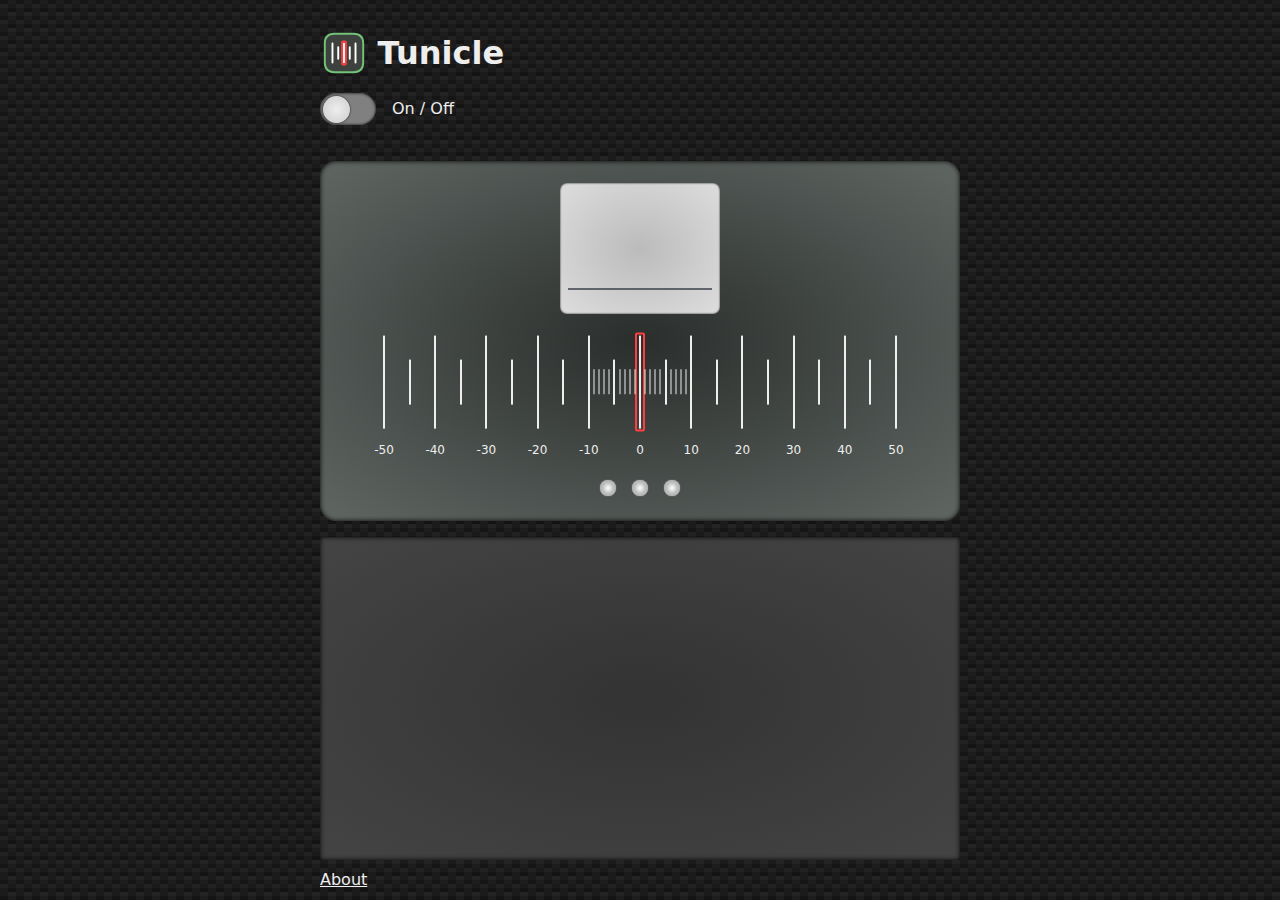
==== index.html @ fc1361e2 "Show error details & various bugfix etc" ====
<!DOCTYPE html>
<html lang="en-GB">
  <head>
    <meta charset="UTF-8" />
    <meta name="viewport" content="width=device-width, initial-scale=1" />
    <meta
      name="Description"
      content="A chromatic tuner for musical instruments."
    />
    <meta name="theme-color" content="#131313" />
    <title>Tuner</title>
    <link rel="manifest" href="manifest.json" />
    <link rel="icon" href="assets/logo.svg" type="image/svg+xml" />
    <link rel="apple-touch-icon" href="assets/logo-512.png" />
    <link
      rel="stylesheet"
      type="text/css"
      media="screen"
      href="styles/reset.css"
    />
    <link
      rel="stylesheet"
      type="text/css"
      media="screen"
      href="styles/main.css"
    />
    <link
      rel="stylesheet"
      type="text/css"
      media="screen"
      href="styles/tuner.css"
    />
    <script src="main.mjs" type="module"></script>
  </head>
  <body>
    <main id="#tuner">
      <header class="header">
        <h1>
          <img
            class="logo"
            src="assets/logo.svg"
            alt="Tunicle logo"
            width="128"
            height="128"
          /><span>Tunicle</span>
        </h1>
        <form>
          <input type="checkbox" id="go" />
          <label id="go-label" for="go">On / Off</label>
        </form>
      </header>
      <div class="tuner-visualisation">
        <div id="note">
          <div>
            <span class="note">&nbsp;</span><sup class="octave">&nbsp;</sup>
          </div>
          <div id="error">
            <span class="sign">&nbsp;</span><span class="value">&nbsp;</span
            ><span class="unit">&nbsp;</span>
          </div>
        </div>
        <div id="tuner-scale">
          <div id="tuner-dial"></div>
          <span class="pip label" style="--tuner-pip: -50"></span>
          <span class="pip" style="--tuner-pip: -45"></span>
          <span class="pip label" style="--tuner-pip: -40"></span>
          <span class="pip" style="--tuner-pip: -35"></span>
          <span class="pip label" style="--tuner-pip: -30"></span>
          <span class="pip" style="--tuner-pip: -25"></span>
          <span class="pip label" style="--tuner-pip: -20"></span>
          <span class="pip" style="--tuner-pip: -15"></span>
          <span class="pip label" style="--tuner-pip: -10"></span>
          <span class="pip fine" style="--tuner-pip: -9"></span>
          <span class="pip fine" style="--tuner-pip: -8"></span>
          <span class="pip fine" style="--tuner-pip: -7"></span>
          <span class="pip fine" style="--tuner-pip: -6"></span>
          <span class="pip" style="--tuner-pip: -5"></span>
          <span class="pip fine" style="--tuner-pip: -4"></span>
          <span class="pip fine" style="--tuner-pip: -3"></span>
          <span class="pip fine" style="--tuner-pip: -2"></span>
          <span class="pip fine" style="--tuner-pip: -1"></span>
          <span class="pip label" style="--tuner-pip: 0"></span>
          <span class="pip fine" style="--tuner-pip: 1"></span>
          <span class="pip fine" style="--tuner-pip: 2"></span>
          <span class="pip fine" style="--tuner-pip: 3"></span>
          <span class="pip fine" style="--tuner-pip: 4"></span>
          <span class="pip" style="--tuner-pip: 5"></span>
          <span class="pip fine" style="--tuner-pip: 6"></span>
          <span class="pip fine" style="--tuner-pip: 7"></span>
          <span class="pip fine" style="--tuner-pip: 8"></span>
          <span class="pip fine" style="--tuner-pip: 9"></span>
          <span class="pip label" style="--tuner-pip: 10"></span>
          <span class="pip" style="--tuner-pip: 15"></span>
          <span class="pip label" style="--tuner-pip: 20"></span>
          <span class="pip" style="--tuner-pip: 25"></span>
          <span class="pip label" style="--tuner-pip: 30"></span>
          <span class="pip" style="--tuner-pip: 35"></span>
          <span class="pip label" style="--tuner-pip: 40"></span>
          <span class="pip" style="--tuner-pip: 45"></span>
          <span class="pip label" style="--tuner-pip: 50"></span>
        </div>
        <div id="lights">
          <div class="light flat"></div>
          <div class="light in-tune"></div>
          <div class="light sharp"></div>
        </div>
      </div>
      <div class="graph">
        <canvas width="1024" height="400" id="frequencies"></canvas>
      </div>
      <footer>
        <a href="./about.html">About</a>
      </footer>
    </main>
  </body>
</html>
---- styles/main.css ----
body {
  font-family: system-ui, -apple-system, BlinkMacSystemFont, 'Segoe UI', Roboto, Oxygen, Ubuntu, Cantarell, 'Open Sans', 'Helvetica Neue', sans-serif;
  color: #eee;
  display: flex;
  flex-direction: column;
  align-items: center;
  overflow-x: hidden;
  padding: 0 1em;
  max-width: 100vw;
  background:
    linear-gradient(27deg, #151515 4px, transparent 4px) 0 4px,
    linear-gradient(207deg, #151515 4px, transparent 4px) 8px 0px,
    linear-gradient(27deg, #222 4px, transparent 4px) 0px 8px,
    linear-gradient(207deg, #222 4px, transparent 4px) 8px 4px,
    linear-gradient(90deg, #1b1b1b 8px, transparent 8px),
    linear-gradient(#1d1d1d 25%, #1a1a1a 25%, #1a1a1a 50%, transparent 50%, transparent 75%, #242424 75%, #242424);
  background-color: #131313;
  background-size: 16px 16px;
}

a {
  color: #eee;
}

main {
  max-width: 40em;
  width: 100%;
  height: 100vh;
  display: flex;
  flex-direction: column;
}

footer {
  bottom: 0;
  padding-bottom: 0.5em;
  flex: 0;
}

.logo {
  height: 100%;
  width: 1.5em;
  margin-right: 0.3em;
}

h1 {
  display: flex;
  align-items: center;
}

.header {
  max-height: 20vh;
  min-height: 3.5em;
  flex: 1;
  display: flex;
  flex-wrap: wrap;
  justify-content: center;
  flex-direction: column;
  gap: 1em;
}
---- styles/tuner.css ----
.graph {
  flex: 2;
  max-height: 40vh;
  margin-top: 1em;
  margin-bottom: 0.5em;
  width: 100%;
  border-radius: 1em;
  position: relative;
}

.graph::before {
  content: "";
  z-index: -1;
  position: absolute;
  width: 100%;
  height: 100%;
  background-color: #333;
  background: radial-gradient(#333, #444);
  box-shadow: 0px 0px 5px #000 inset;
}

.hidden {
  opacity: 0;
}

canvas#frequencies {
  transition: opacity 0.5s;
  width: 100%;
  height: 100%;
  padding: 5px;
}

.tuner-visualisation {
  position: relative;
  background-color: #3d423f;
  background: radial-gradient(#2a2e2c, #606763);
  box-shadow: 0px 0px 5px #000 inset;
  display: flex;
  max-height: 40vh;
  flex: 2;
  border-radius: 1em;
  flex-direction: column;
  align-items: center;
  justify-content: space-evenly;
  min-height: max(40vh, 10em);
  padding: 0.3em 0 0.3em 0;
}

#note {
  flex: 0;
  font-size: 1.5em;
  font-size: max(calc((40vh - 8em) * 0.3), 1.5em);
  width: 2.3em;
  text-align: center;
  border-radius: 0.1em;
  background-color: #ddd;
  background: radial-gradient(#bbb, #ddd);
  box-shadow: 0 0 2px black inset;
  color: #272e38;
}

#note .note {
  text-align: center;
}

#note .octave {
  padding-left: 0.1em;
  font-size: 0.6em;
}

#error {
  display: flex;
  font-size: min(0.5em, 1rem);
  width: 90%;
  text-align: center;
  border-top: 2px solid #272e38aa;
  margin: 0 auto;
}

#error .value {
  flex: 0.5;
}

#error .sign {
  flex: 1;
  text-align: right;
}

#error .unit {
  flex: 1;
  text-align: left;
}

#tuner-message .error {
  visibility: hidden;
}

#tuner-scale {
  position: relative;
  max-height: 8em;
  min-height: 3em;
  width: 80%;
  flex: 1;
}

#tuner-scale .label::before {
  counter-reset: cents var(--tuner-pip);
  content: counter(cents);
  position: absolute;
  z-index: 1;
  bottom: 0;
  font-size: 0.75em;
  transform: translate(-50%, 0);
  left: calc(50% + (var(--tuner-pip) * 1%));
}

#tuner-scale .pip::after {
  content: "";
  display: block;
  position: absolute;
  border-left: 2px solid #eee;
  z-index: 1;
  top: 40%;
  transform: translate(-50%, -50%);
  left: calc(50% + (var(--tuner-pip) * 1%));
  height: 35%;
}

#tuner-scale .pip.label::after {
  height: calc(100% - 2 * 1.1em);
}

#tuner-scale .pip.fine::after {
  height: 20%;
  border-width: 1px;
}

#tuner-dial {
  height: 100%;
  width: 100%;
  position: absolute;
  --tuner-error: 0;
}

#tuner-dial::after {
  content: "";
  width: 10px;
  left: calc(50% + (var(--tuner-error) * 100%));
  top: 40%;
  height: calc(100% - 2 * 1em + 3px);
  border: 2px solid #fd3e3e;
  border-radius: 2px;
  position: absolute;
  transform-origin: bottom;
  transform: translate(-50%, -50%);
  transition: 0.3s ease-in-out;
  z-index: 1;
}

#lights {
  display: flex;
  gap: 1em;
  align-items: center;
  min-height: 1.5em;
}

#lights .light {
  width: 1em;
  height: 1em;
  border-radius: 0.5em;
  box-shadow: 0 0 3px #fff9 inset, 0 0 1px #fffd;
  background-color: #ccc7;
  background: radial-gradient(#fff, #777);
}

#lights .light {
  --light-colour: #fdb73e;
}

#lights .light.in-tune {
  --light-colour: #73c378;
}

#lights .light::after {
  content: "";
  opacity: 0;
  width: 1em;
  height: 1em;
  border-radius: 0.5em;
  transition: opacity 0.5s linear;
  box-shadow:
    0 0 1px var(--light-colour) inset,
    0 0 2px var(--light-colour),
    0 0 5px var(--light-colour),
    0 0 6px var(--light-colour),
    0 0 7px var(--light-colour),
    0 0 8px var(--light-colour);
  background-color: var(--light-colour);
  position: absolute;
}

#lights .light.on::after {
  opacity: 0.8;
}

form {
  --checkbox-width: 3.5em;
  --checkbox-height: 2em;
  --checkbox-switch-spacing: 5px;
}

input[type=checkbox] {
  height: var(--checkbox-height);
  width: var(--checkbox-width);
  display: block;
  position: absolute;
}

label {
  display: inline-flex;
  position: relative;
  align-items: center;
  justify-content: center;
  cursor: pointer;
  height: var(--checkbox-height);
}

label:before {
  content: '';
  pointer-events: none;
  cursor: pointer;
  position: relative;
  width: var(--checkbox-width);
  height: var(--checkbox-height);
  background: grey;
  box-shadow: 0px 0px 3px #000 inset;
  display: inline-block;
  margin-right: 1em;
  border-radius: calc(var(--checkbox-height) / 2);
}

label:after {
  content: '';
  pointer-events: none;
  cursor: pointer;
  position: absolute;
  left: calc(var(--checkbox-switch-spacing) / 2);
  width: calc(var(--checkbox-height) - var(--checkbox-switch-spacing));
  height: calc(var(--checkbox-height) - var(--checkbox-switch-spacing));
  background: #eee;
  background: radial-gradient(#eee, #ccc);
  box-shadow: 0px 0px 2px #000;
  border-radius: calc(var(--checkbox-height) / 2);
  transition: left 0.3s;
}

input:checked+label:before {
  background: #73c378
}

input:checked+label:after {
  left: calc(var(--checkbox-switch-spacing) / 2 + var(--checkbox-width) - var(--checkbox-height));
}
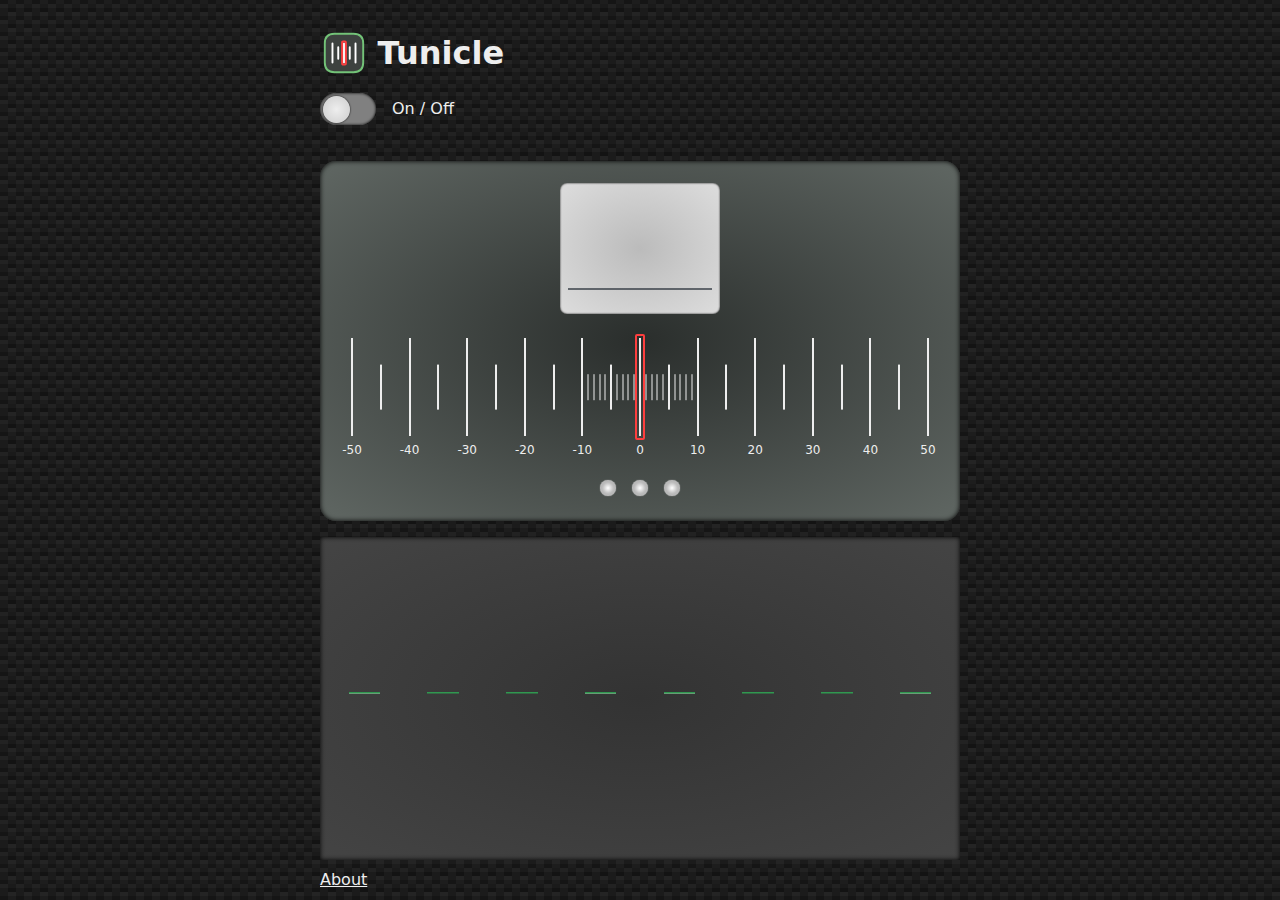
==== commit 65ef4e0b: "Show harmonics and frequency analysis" ====
--- a/index.html
+++ b/index.html
@@ -106,7 +106,17 @@
         </div>
       </div>
       <div class="graph">
-        <canvas width="1024" height="400" id="frequencies"></canvas>
+        <div id="harmonics">
+          <div id="harmonic-0"></div>
+          <div id="harmonic-1"></div>
+          <div id="harmonic-2"></div>
+          <div id="harmonic-3"></div>
+          <div id="harmonic-4"></div>
+          <div id="harmonic-5"></div>
+          <div id="harmonic-6"></div>
+          <div id="harmonic-7"></div>
+        </div>
+        <canvas width="1024" height="200" id="frequencies"></canvas>
       </div>
       <footer>
         <a href="./about.html">About</a>
--- a/styles/tuner.css
+++ b/styles/tuner.css
@@ -6,6 +6,8 @@
   width: 100%;
   border-radius: 1em;
   position: relative;
+  display: flex;
+  flex-direction: column;
 }
 
 .graph::before {
@@ -23,11 +25,33 @@
   opacity: 0;
 }
 
+#harmonics {
+  flex: 1;
+  display: flex;
+  flex-direction: row;
+  justify-content: space-around;
+  align-items: flex-end;
+  padding: 5px;
+  --intensity: 1;
+}
+
+#harmonics div {
+  width: 5%;
+  background: linear-gradient(to top, #2f984fff, #f7fcf588);
+  background-size: 100% calc(10000 / max(var(--intensity), 1) * 1%);
+  background-position-y: bottom;
+  background-repeat: repeat-x;
+  transition: height 0.2s linear;
+  height: max(1%, var(--intensity) * 1%);
+  position: relative;
+}
+
 canvas#frequencies {
   transition: opacity 0.5s;
   width: 100%;
   height: 100%;
   padding: 5px;
+  flex: 1;
 }
 
 .tuner-visualisation {
@@ -99,8 +123,9 @@
   position: relative;
   max-height: 8em;
   min-height: 3em;
-  width: 80%;
-  flex: 1;
+  width: 90%;
+  flex: 1;
+  --scale-font-size: 0.75;
 }
 
 #tuner-scale .label::before {
@@ -109,7 +134,7 @@
   position: absolute;
   z-index: 1;
   bottom: 0;
-  font-size: 0.75em;
+  font-size: calc(var(--scale-font-size) * 1em);
   transform: translate(-50%, 0);
   left: calc(50% + (var(--tuner-pip) * 1%));
 }
@@ -120,14 +145,14 @@
   position: absolute;
   border-left: 2px solid #eee;
   z-index: 1;
-  top: 40%;
+  top: calc(50% - 0.6 * var(--scale-font-size) * 1em);
   transform: translate(-50%, -50%);
   left: calc(50% + (var(--tuner-pip) * 1%));
   height: 35%;
 }
 
 #tuner-scale .pip.label::after {
-  height: calc(100% - 2 * 1.1em);
+  height: calc(100% - 2.5 * var(--scale-font-size) * 1em);
 }
 
 #tuner-scale .pip.fine::after {
@@ -146,8 +171,8 @@
   content: "";
   width: 10px;
   left: calc(50% + (var(--tuner-error) * 100%));
-  top: 40%;
-  height: calc(100% - 2 * 1em + 3px);
+  top: calc(50% - 0.6 * var(--scale-font-size) * 1em);
+  height: calc(100% - 2.5 * var(--scale-font-size) * 1em + 8px);
   border: 2px solid #fd3e3e;
   border-radius: 2px;
   position: absolute;
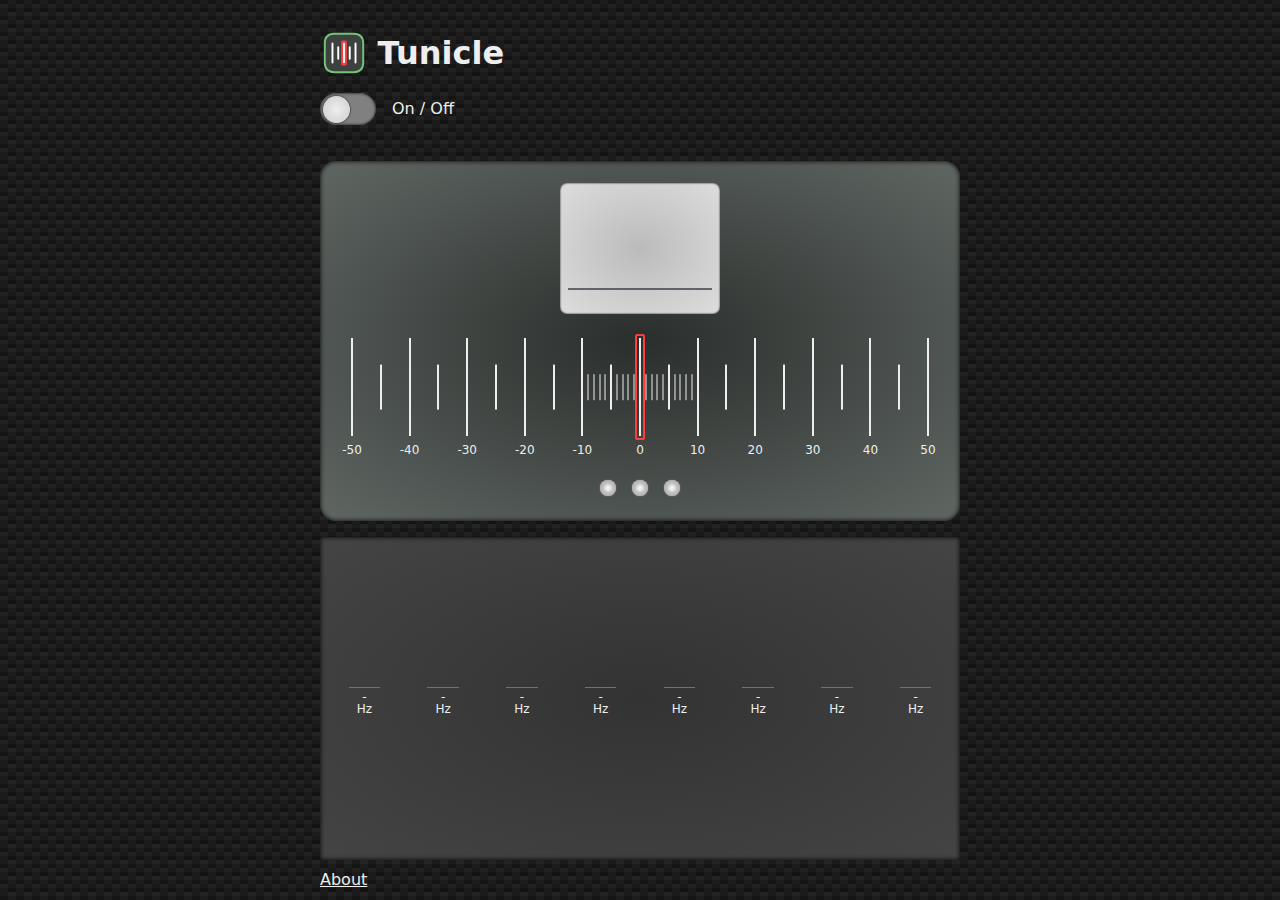
==== commit 04f877d4: "Show harmonic frequencies" ====
--- a/index.html
+++ b/index.html
@@ -107,14 +107,14 @@
       </div>
       <div class="graph">
         <div id="harmonics">
-          <div id="harmonic-0"></div>
-          <div id="harmonic-1"></div>
-          <div id="harmonic-2"></div>
-          <div id="harmonic-3"></div>
-          <div id="harmonic-4"></div>
-          <div id="harmonic-5"></div>
-          <div id="harmonic-6"></div>
-          <div id="harmonic-7"></div>
+          <div id="harmonic-0" data-frequency="-"></div>
+          <div id="harmonic-1" data-frequency="-"></div>
+          <div id="harmonic-2" data-frequency="-"></div>
+          <div id="harmonic-3" data-frequency="-"></div>
+          <div id="harmonic-4" data-frequency="-"></div>
+          <div id="harmonic-5" data-frequency="-"></div>
+          <div id="harmonic-6" data-frequency="-"></div>
+          <div id="harmonic-7" data-frequency="-"></div>
         </div>
         <canvas width="1024" height="200" id="frequencies"></canvas>
       </div>
--- a/styles/tuner.css
+++ b/styles/tuner.css
@@ -32,6 +32,7 @@
   justify-content: space-around;
   align-items: flex-end;
   padding: 5px;
+  padding-bottom: 1em;
   --intensity: 1;
 }
 
@@ -41,9 +42,29 @@
   background-size: 100% calc(10000 / max(var(--intensity), 1) * 1%);
   background-position-y: bottom;
   background-repeat: repeat-x;
-  transition: height 0.2s linear;
+  transition: height 0.1s linear;
   height: max(1%, var(--intensity) * 1%);
   position: relative;
+}
+
+#harmonics div::before {
+  content: attr(data-frequency);
+  text-align: center;
+  position: absolute;
+  bottom: 0;
+  left: 50%;
+  transform: translate(-50%, 100%);
+  font-size: 0.75em;
+}
+
+#harmonics div::after {
+  content: "Hz";
+  text-align: center;
+  position: absolute;
+  bottom: 0;
+  left: 50%;
+  transform: translate(-50%, calc(100% + 1em));
+  font-size: 0.75em;
 }
 
 canvas#frequencies {
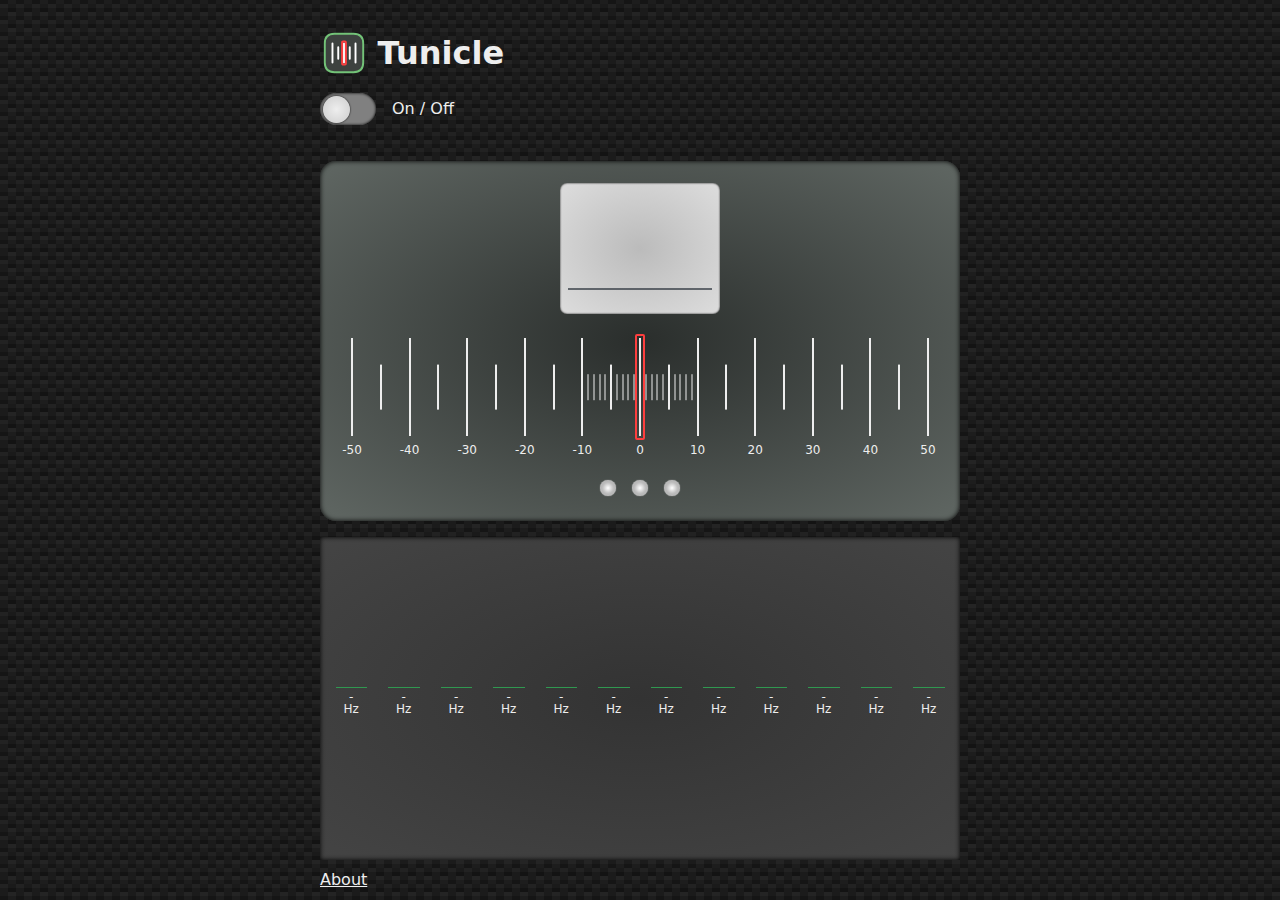
==== commit 48596d17: "More harmonics" ====
--- a/index.html
+++ b/index.html
@@ -115,6 +115,10 @@
           <div id="harmonic-5" data-frequency="-"></div>
           <div id="harmonic-6" data-frequency="-"></div>
           <div id="harmonic-7" data-frequency="-"></div>
+          <div id="harmonic-8" data-frequency="-"></div>
+          <div id="harmonic-9" data-frequency="-"></div>
+          <div id="harmonic-10" data-frequency="-"></div>
+          <div id="harmonic-11" data-frequency="-"></div>
         </div>
         <canvas width="1024" height="200" id="frequencies"></canvas>
       </div>
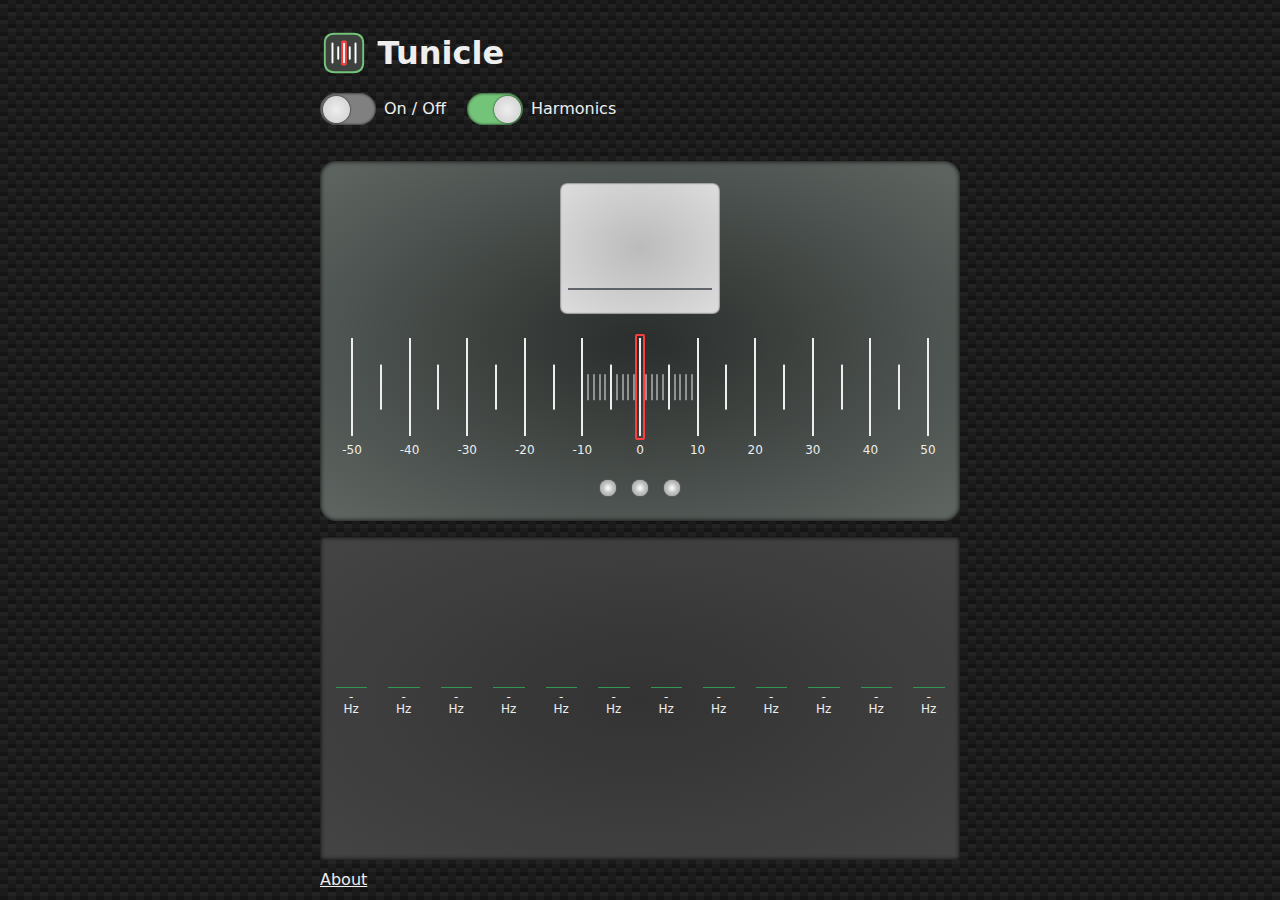
==== commit 56972436: "Add option to hide harmonics" ====
--- a/index.html
+++ b/index.html
@@ -45,8 +45,16 @@
           /><span>Tunicle</span>
         </h1>
         <form>
-          <input type="checkbox" id="go" />
-          <label id="go-label" for="go">On / Off</label>
+          <div class="checkbox-container">
+            <input type="checkbox" id="go" />
+            <label id="go-label" for="go">On / Off</label>
+          </div>
+          <div class="checkbox-container">
+            <input type="checkbox" id="show-harmonics" checked />
+            <label id="show-harmonics-label" for="show-harmonics"
+              >Harmonics</label
+            >
+          </div>
         </form>
       </header>
       <div class="tuner-visualisation">
--- a/styles/main.css
+++ b/styles/main.css
@@ -52,7 +52,7 @@
   min-height: 3.5em;
   flex: 1;
   display: flex;
-  flex-wrap: wrap;
+  /* flex-wrap: wrap; */
   justify-content: center;
   flex-direction: column;
   gap: 1em;
--- a/styles/tuner.css
+++ b/styles/tuner.css
@@ -42,9 +42,15 @@
   background-size: 100% calc(10000 / max(var(--intensity), 1) * 1%);
   background-position-y: bottom;
   background-repeat: repeat-x;
-  transition: height 0.1s linear;
+  /* transition: height 0.1s linear; */
   height: max(1%, var(--intensity) * 1%);
   position: relative;
+}
+
+@media (max-width: 30em) {
+  #harmonics :nth-child(n+9) {
+    display: none;
+  }
 }
 
 #harmonics div::before {
@@ -255,10 +261,15 @@
   --checkbox-switch-spacing: 5px;
 }
 
+.checkbox-container {
+  display: inline-block;
+  margin-right: 1em;
+}
+
 input[type=checkbox] {
   height: var(--checkbox-height);
   width: var(--checkbox-width);
-  display: block;
+  display: inline;
   position: absolute;
 }
 
@@ -281,7 +292,7 @@
   background: grey;
   box-shadow: 0px 0px 3px #000 inset;
   display: inline-block;
-  margin-right: 1em;
+  margin-right: 0.5em;
   border-radius: calc(var(--checkbox-height) / 2);
 }
 
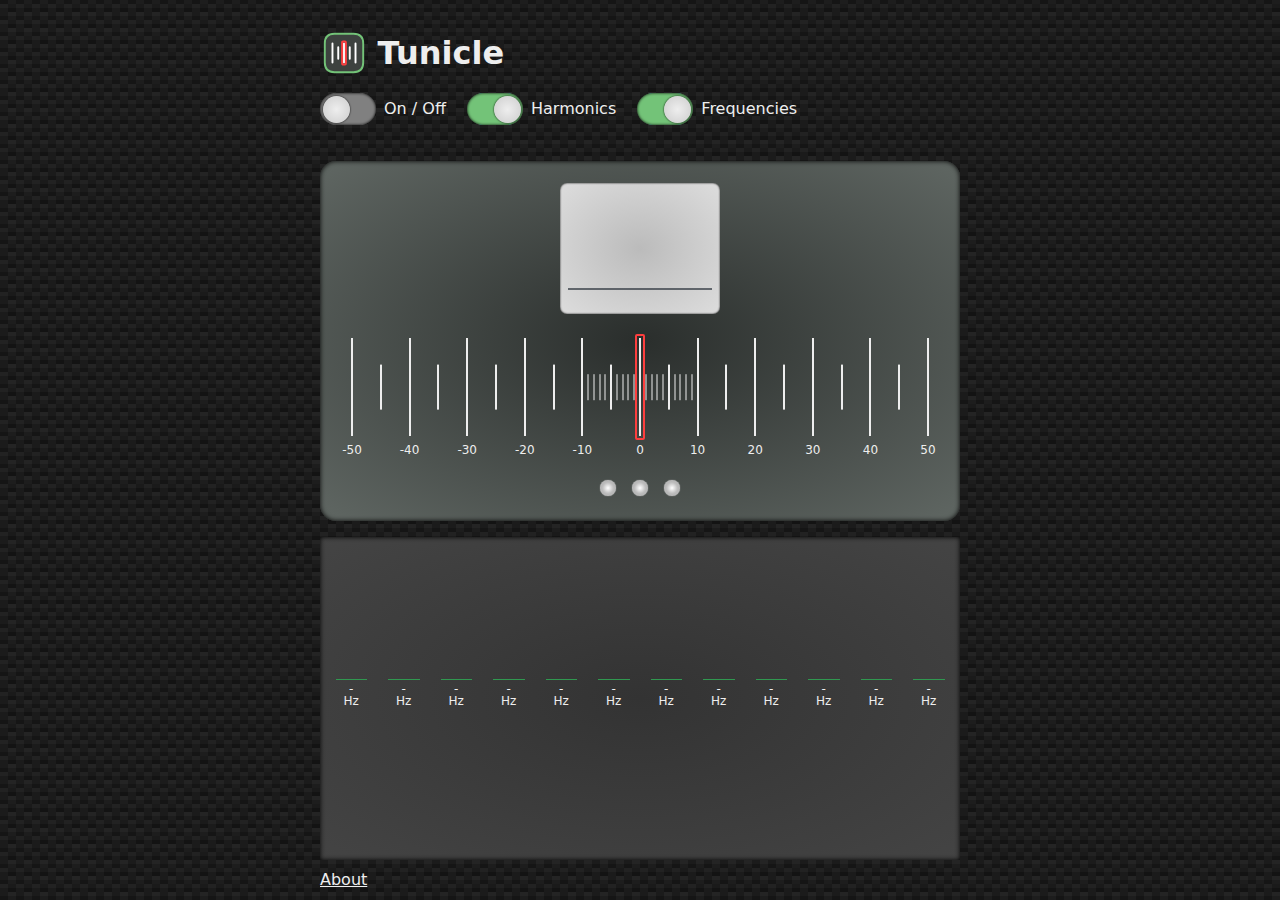
==== commit 401626c9: "Add option to hide frequencies" ====
--- a/index.html
+++ b/index.html
@@ -53,6 +53,12 @@
             <input type="checkbox" id="show-harmonics" checked />
             <label id="show-harmonics-label" for="show-harmonics"
               >Harmonics</label
+            >
+          </div>
+          <div class="checkbox-container">
+            <input type="checkbox" id="show-frequencies" checked />
+            <label id="show-frequencies-label" for="show-frequencies"
+              >Frequencies</label
             >
           </div>
         </form>
--- a/styles/tuner.css
+++ b/styles/tuner.css
@@ -32,7 +32,7 @@
   justify-content: space-around;
   align-items: flex-end;
   padding: 5px;
-  padding-bottom: 1em;
+  padding-bottom: 2em;
   --intensity: 1;
 }
 
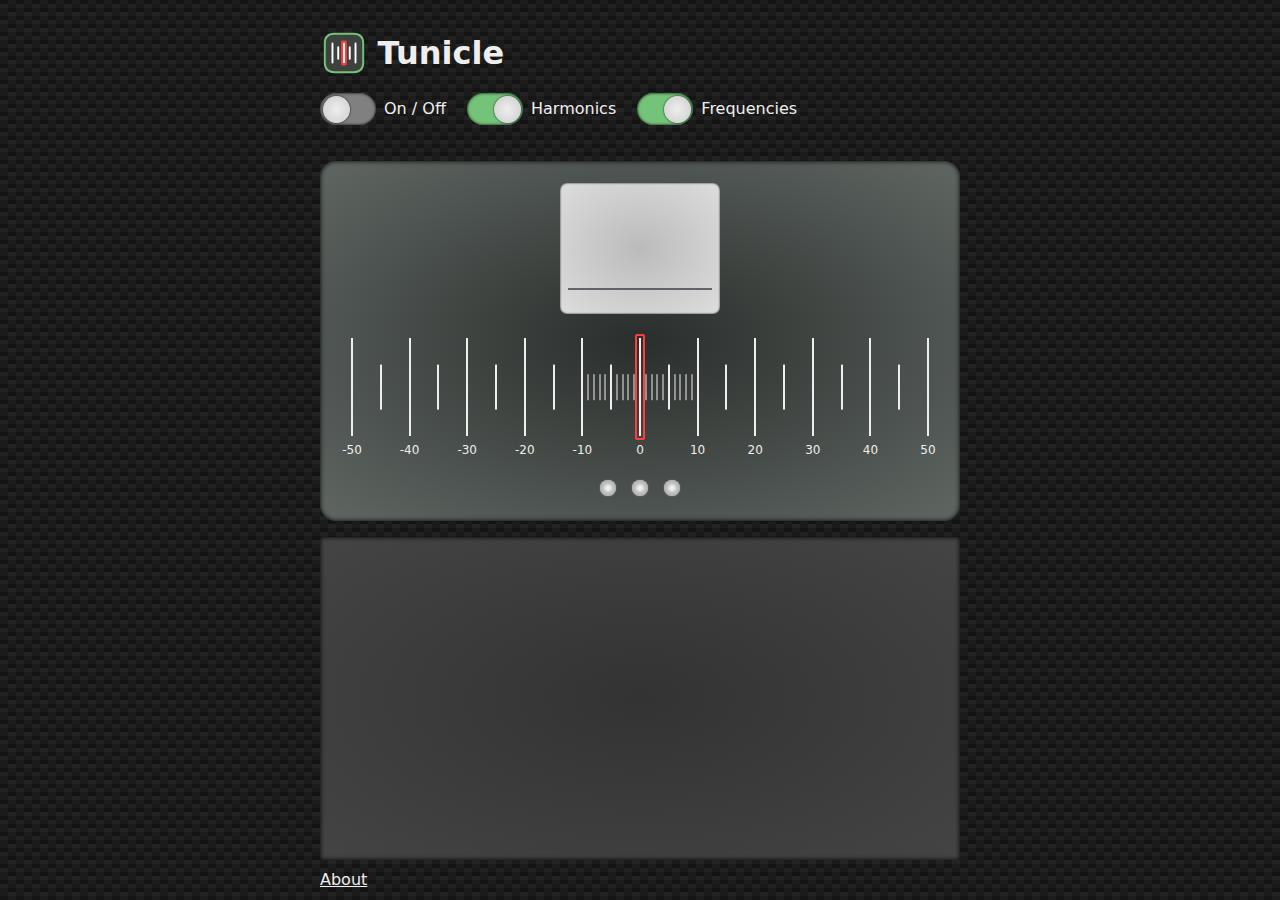
==== commit abcb097f: "Try canvas for harmonics performance" ====
--- a/index.html
+++ b/index.html
@@ -120,8 +120,8 @@
         </div>
       </div>
       <div class="graph">
-        <div id="harmonics">
-          <div id="harmonic-0" data-frequency="-"></div>
+        <canvas id="harmonics" width="1024" height="200">
+          <!-- <div id="harmonic-0" data-frequency="-"></div>
           <div id="harmonic-1" data-frequency="-"></div>
           <div id="harmonic-2" data-frequency="-"></div>
           <div id="harmonic-3" data-frequency="-"></div>
@@ -132,8 +132,8 @@
           <div id="harmonic-8" data-frequency="-"></div>
           <div id="harmonic-9" data-frequency="-"></div>
           <div id="harmonic-10" data-frequency="-"></div>
-          <div id="harmonic-11" data-frequency="-"></div>
-        </div>
+          <div id="harmonic-11" data-frequency="-"></div> -->
+        </canvas>
         <canvas width="1024" height="200" id="frequencies"></canvas>
       </div>
       <footer>
--- a/styles/tuner.css
+++ b/styles/tuner.css
@@ -38,39 +38,38 @@
 
 #harmonics div {
   width: 5%;
-  background: linear-gradient(to top, #2f984fff, #f7fcf588);
-  background-size: 100% calc(10000 / max(var(--intensity), 1) * 1%);
-  background-position-y: bottom;
-  background-repeat: repeat-x;
-  /* transition: height 0.1s linear; */
-  height: max(1%, var(--intensity) * 1%);
+  /* background: linear-gradient(to top, #2f984fff, #f7fcf588); */
+  background-color: #2f984f;
+  /* box-shadow: 0 0 3px #fff9 inset, 0 0 2px #fff; */
+  height: 100%;
   position: relative;
 }
 
 @media (max-width: 30em) {
-  #harmonics :nth-child(n+9) {
+  #harmonics :nth-child(n + 9) {
     display: none;
   }
 }
 
 #harmonics div::before {
-  content: attr(data-frequency);
+  content: "";
+  height: calc(100% - max(0%, var(--intensity) * 1%));
+  width: 100%;
+  position: absolute;
+  top: 0;
+  background-color: #444;
+  /* transition: height 0.2s linear; */
+}
+
+#harmonics div::after {
+  content: attr(data-frequency) " Hz";
   text-align: center;
   position: absolute;
   bottom: 0;
   left: 50%;
   transform: translate(-50%, 100%);
   font-size: 0.75em;
-}
-
-#harmonics div::after {
-  content: "Hz";
-  text-align: center;
-  position: absolute;
-  bottom: 0;
-  left: 50%;
-  transform: translate(-50%, calc(100% + 1em));
-  font-size: 0.75em;
+  line-height: 1.1em;
 }
 
 canvas#frequencies {
@@ -240,13 +239,9 @@
   height: 1em;
   border-radius: 0.5em;
   transition: opacity 0.5s linear;
-  box-shadow:
-    0 0 1px var(--light-colour) inset,
-    0 0 2px var(--light-colour),
-    0 0 5px var(--light-colour),
-    0 0 6px var(--light-colour),
-    0 0 7px var(--light-colour),
-    0 0 8px var(--light-colour);
+  box-shadow: 0 0 1px var(--light-colour) inset, 0 0 2px var(--light-colour),
+    0 0 5px var(--light-colour), 0 0 6px var(--light-colour),
+    0 0 7px var(--light-colour), 0 0 8px var(--light-colour);
   background-color: var(--light-colour);
   position: absolute;
 }
@@ -266,7 +261,7 @@
   margin-right: 1em;
 }
 
-input[type=checkbox] {
+input[type="checkbox"] {
   height: var(--checkbox-height);
   width: var(--checkbox-width);
   display: inline;
@@ -282,8 +277,8 @@
   height: var(--checkbox-height);
 }
 
-label:before {
-  content: '';
+label::before {
+  content: "";
   pointer-events: none;
   cursor: pointer;
   position: relative;
@@ -296,8 +291,8 @@
   border-radius: calc(var(--checkbox-height) / 2);
 }
 
-label:after {
-  content: '';
+label::after {
+  content: "";
   pointer-events: none;
   cursor: pointer;
   position: absolute;
@@ -311,10 +306,13 @@
   transition: left 0.3s;
 }
 
-input:checked+label:before {
-  background: #73c378
-}
-
-input:checked+label:after {
-  left: calc(var(--checkbox-switch-spacing) / 2 + var(--checkbox-width) - var(--checkbox-height));
-}+input:checked + label::before {
+  background: #73c378;
+}
+
+input:checked + label::after {
+  left: calc(
+    var(--checkbox-switch-spacing) / 2 + var(--checkbox-width) -
+      var(--checkbox-height)
+  );
+}
